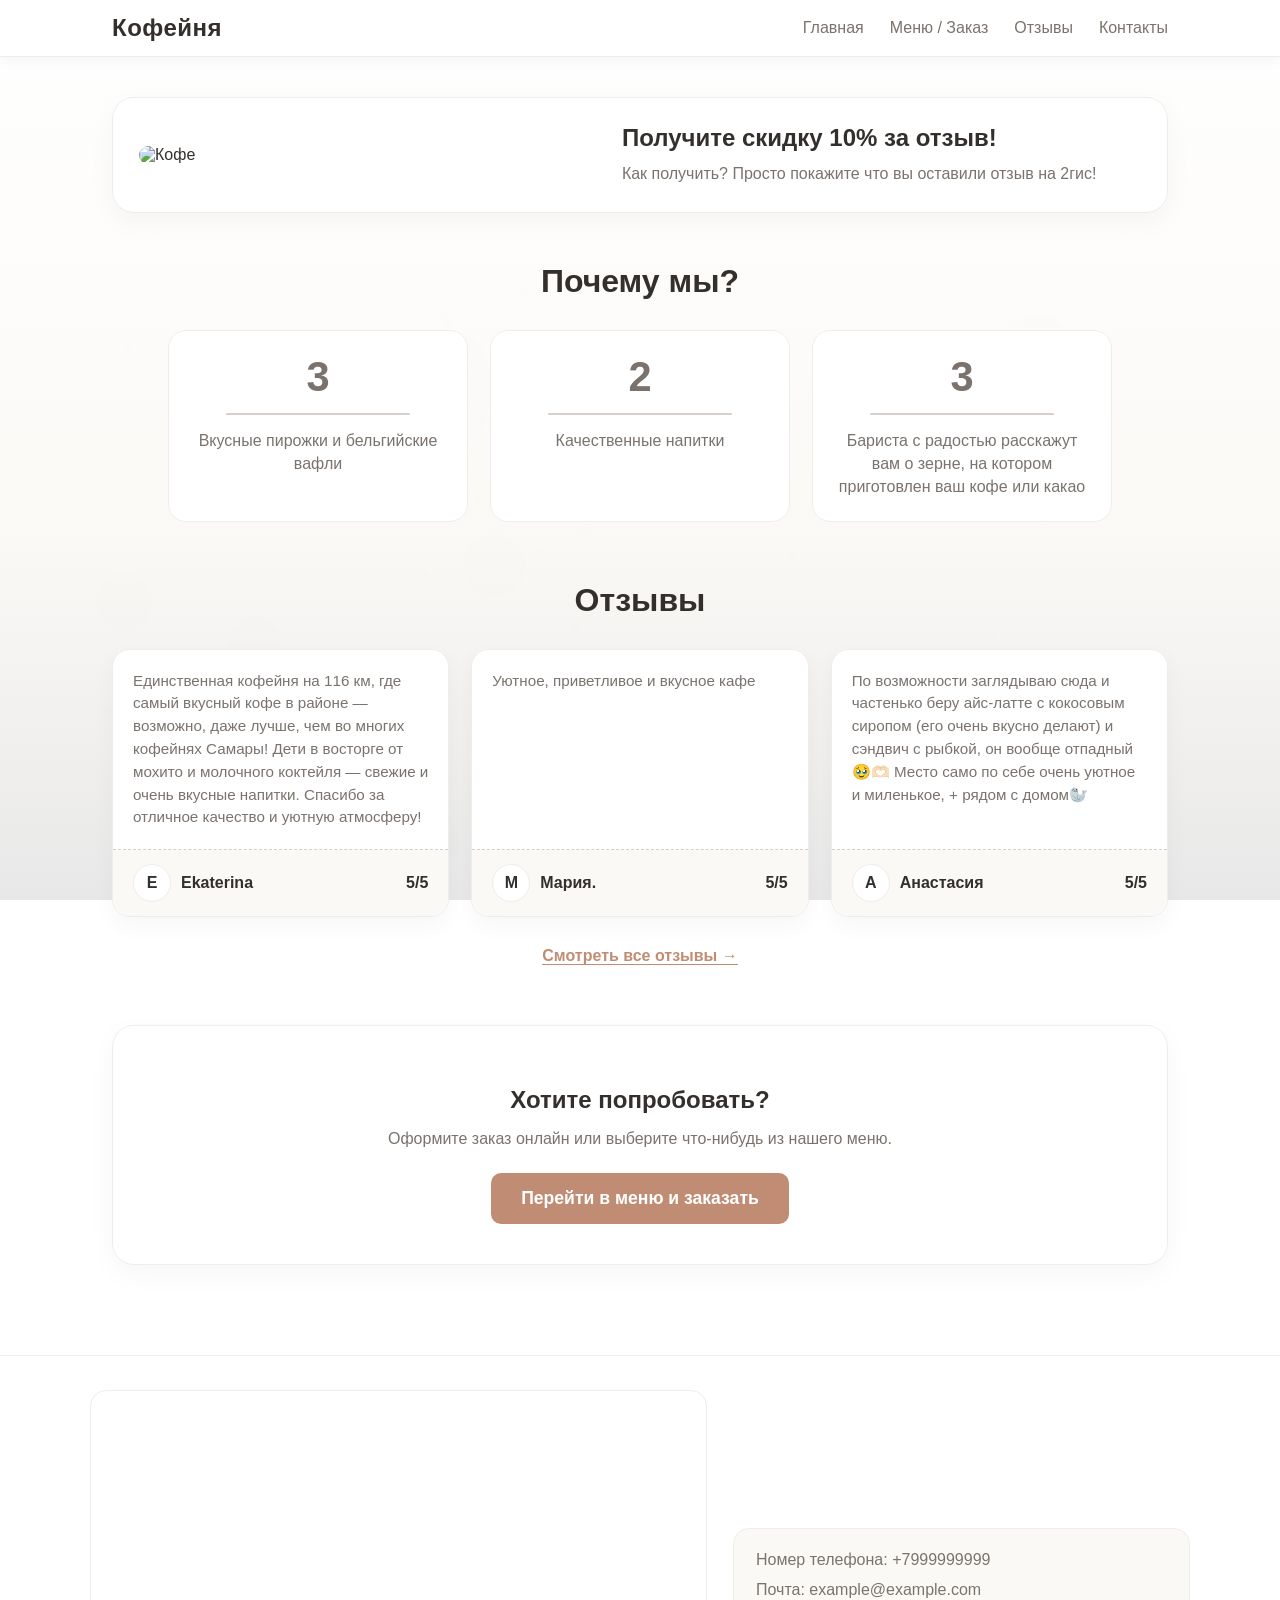
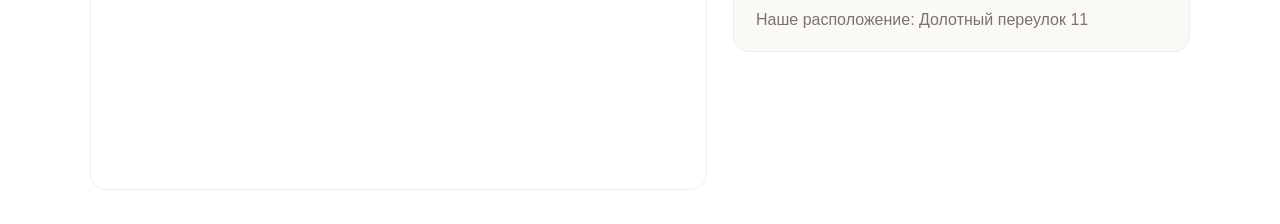
==== html/index.html @ 186a8931 "Initial commit: coffee shop demo" ====
<!DOCTYPE html>
<html lang="ru">
<head>
    <link rel="stylesheet" href="../index.css"/>
    <meta charset="UTF-8">
    <meta name="viewport" content="width=device-width, initial-scale=1.0">
    <title>Кофейня - Главная</title>
</head>
<body>
    <canvas id="smoke-canvas"></canvas>

    <header>
        <div class="menu">
            <h1><a href="index.html" style="text-decoration:none; color:inherit;">Кофейня</a></h1>
            <button class="burger" aria-label="Открыть меню">
                <span></span><span></span><span></span>
            </button>
            <nav class="links">
                <a href="index.html">Главная</a>
                <a href="menu.html">Меню / Заказ</a> <!-- Добавили пункт -->
                <a href="reviews.html">Отзывы</a>
                <a href="index.html#contacts">Контакты</a>
            </nav>
        </div>
    </header>

    <main>
        <div class="offer" id="offer">
            <img src="https://cachizer3.2gis.com/reviews-photos/d80f2de3-8dde-4bf9-bc8b-187f147173e5.jpg?w=640" alt="Кофе"/>
            <div class="offer-text">
                <h3>Получите скидку 10% за отзыв!</h3>
                <p>Как получить? Просто покажите что вы оставили отзыв на 2гис!</p>
            </div>
        </div>

        <div class="why-us" id="why-us">
            <h2>Почему мы?</h2>
            <div class="inline-blocks-why-us">
                <div class="why-us-block">
                    <h2>3</h2>
                    <hr/>
                    <p>Вкусные пирожки и бельгийские вафли</p>
                </div>
                <div class="why-us-block">
                    <h2>2</h2>
                    <hr/>
                    <p>Качественные напитки</p>
                </div>
                <div class="why-us-block">
                    <h2>3</h2>
                    <hr/>
                    <p>Бариста с радостью расскажут вам о зерне, на котором приготовлен ваш кофе или какао</p>
                </div>
            </div>
        </div>

        <!-- Блок с 3 отзывами на главной -->
        <div class="users-translator" id="users-translator">
            <h2 class="reviews-title">Отзывы</h2>
            <div class="inline-translator">
                <!-- Отзыв 1 -->
                <div class="review-card">
                    <div class="box">
                        <p>Единственная кофейня на 116 км, где самый вкусный кофе в районе — возможно, даже лучше, чем во многих кофейнях Самары! Дети в восторге от мохито и молочного коктейля — свежие и очень вкусные напитки. Спасибо за отличное качество и уютную атмосферу!</p>
                    </div>
                    <div class="user">
                        <div class="icon">Е</div>
                        <p>Ekaterina</p>
                        <p class="estimate">5/5</p>
                    </div>
                </div>

                <!-- Отзыв 2 -->
                <div class="review-card">
                    <div class="box">
                        <p>Уютное, приветливое и вкусное кафе</p>
                    </div>
                    <div class="user">
                        <div class="icon">М</div>
                        <p>Мария.</p>
                        <p class="estimate">5/5</p>
                    </div>
                </div>

                <!-- Отзыв 3 -->
                <div class="review-card">
                    <div class="box">
                        <p>По возможности заглядываю сюда и частенько беру айс-латте с кокосовым сиропом (его очень вкусно делают) и сэндвич с рыбкой, он вообще отпадный 🥹🫶🏻 Место само по себе очень уютное и миленькое, + рядом с домом🦭</p>
                    </div>
                    <div class="user">
                        <div class="icon">А</div>
                        <p>Анастасия</p>
                        <p class="estimate">5/5</p>
                    </div>
                </div>
            </div>
            <!-- Кнопка "Смотреть все отзывы" -->
            <div style="text-align: center; margin-top: 30px;">
                <a href="reviews.html" style="color: var(--accent); font-weight: 600; text-decoration: none; border-bottom: 1px solid var(--accent);">Смотреть все отзывы →</a>
            </div>
        </div>

        <!-- Блок с кнопкой перехода в меню -->
        <div style="text-align: center; padding: 40px 20px; background: var(--white); border-radius: 22px; border: 1px solid var(--grey-light); box-shadow: 0 8px 28px rgba(0, 0, 0, 0.04); margin-bottom: 50px;">
            <h2 style="color: var(--text-main); margin-bottom: 15px;">Хотите попробовать?</h2>
            <p style="color: var(--text-muted); margin-bottom: 25px;">Оформите заказ онлайн или выберите что-нибудь из нашего меню.</p>
            <a href="menu.html" style="display:inline-block; background:var(--accent); color:white; padding:15px 30px; text-decoration:none; border-radius:10px; font-weight:bold; font-size:1.1rem; transition:background 0.3s;">Перейти в меню и заказать</a>
        </div>
    </main>

    <footer id="contacts">
        <div class="map-and-contacts">
            <div class="map">
                <iframe 
                    src="https://yandex.ru/map-widget/v1/?ll=50.083886%2C53.120302&z=18&pt=50.083886,53.120302,pm2rdm" 
                    width="100%" 
                    height="400" 
                    frameborder="0"
                    allowfullscreen="true">
                </iframe>
            </div>
            <div class="contacts">
                <p>Номер телефона: +7999999999</p>
                <p>Почта: example@example.com</p>
                <p>Наше расположение: Долотный переулок 11</p>
            </div>
        </div>
    </footer>

    <script src="../index.js"></script>
</body>
</html>
---- index.css ----
:root {
    --white: #ffffff;
    --bg-main: #fbf9f6;
    --grey-light: #f0ece9;
    --grey-mid: #d6cfc9;
    --text-main: #332f2c;
    --text-muted: #7a736d;
    --accent: #c08d74;
}

* { box-sizing: border-box; }

html {
    scroll-behavior: smooth;
}

html, body {
    margin: 0;
    padding: 0;
    font-family: "Segoe UI", "Helvetica Neue", Arial, sans-serif;
    color: var(--text-main);
    background: linear-gradient(180deg, var(--white) 0%, var(--bg-main) 60%, #e8e8e8 100%);
    background-attachment: fixed;
    min-height: 100vh;
}

/* Canvas дымка */
#smoke-canvas {
    position: fixed;
    inset: 0;
    width: 100%;
    height: 100%;
    pointer-events: none;
    z-index: 0;
}

header, main, footer { position: relative; z-index: 1; }

/* Отступы при прокрутке к якорям */
#offer,
#why-us,
#users-translator,
#contacts {
    scroll-margin-top: 100px;
}

/* ===== HEADER / МЕНЮ ===== */
header {
    position: sticky;
    top: 0;
    z-index: 100;
    backdrop-filter: blur(10px);
    background: rgba(255, 255, 255, 0.85);
    box-shadow: 0 2px 14px rgba(0, 0, 0, 0.05);
    border-bottom: 1px solid var(--grey-light);
}

.menu {
    max-width: 1100px;
    margin: 0 auto;
    padding: 14px 22px;
    display: flex;
    align-items: center;
    justify-content: space-between;
    gap: 16px;
}

.menu h1 {
    margin: 0;
    font-size: 1.5rem;
    color: var(--text-main);
    letter-spacing: 0.5px;
}

.links { display: flex; gap: 26px; }

.links a {
    text-decoration: none;
    color: var(--text-muted);
    font-weight: 500;
    position: relative;
    transition: color .25s;
}

.links a::after {
    content: "";
    position: absolute;
    left: 0;
    bottom: -4px;
    width: 0;
    height: 2px;
    background: var(--text-main);
    transition: width .3s;
}

.links a:hover { color: var(--text-main); }
.links a:hover::after { width: 100%; }

.burger {
    display: none;
    flex-direction: column;
    justify-content: space-between;
    width: 30px;
    height: 22px;
    background: none;
    border: none;
    cursor: pointer;
    padding: 0;
}
.burger span {
    display: block;
    height: 3px;
    width: 100%;
    background: var(--text-main);
    border-radius: 3px;
    transition: transform .3s, opacity .3s;
}
.burger.active span:nth-child(1) { transform: translateY(9.5px) rotate(45deg); }
.burger.active span:nth-child(2) { opacity: 0; }
.burger.active span:nth-child(3) { transform: translateY(-9.5px) rotate(-45deg); }

/* ===== MAIN & OFFER ===== */
main { max-width: 1100px; margin: 0 auto; padding: 40px 22px; }

.offer {
    display: flex;
    align-items: center;
    gap: 32px;
    text-align: left;
    background: var(--white);
    border: 1px solid var(--grey-light);
    border-radius: 22px;
    padding: 26px;
    margin-bottom: 50px;
    box-shadow: 0 8px 28px rgba(0, 0, 0, 0.04);
}

.offer img {
    width: 45%;
    max-width: 480px;
    border-radius: 16px;
    display: block;
    object-fit: cover;
}

.offer-text { flex: 1; }

.offer h3 {
    color: var(--text-main);
    margin: 0 0 10px;
    font-size: 1.5rem;
}

.offer p { margin: 0; line-height: 1.5; color: var(--text-muted); }

/* ===== WHY US ===== */
.why-us { text-align: center; margin-bottom: 60px; }
.why-us > h2 {
    font-size: 2rem;
    color: var(--text-main);
    margin-bottom: 30px;
}

.inline-blocks-why-us {
    display: flex;
    justify-content: center;
    align-items: stretch;
    gap: 22px;
    flex-wrap: wrap;
}

.why-us-block {
    flex: 1 1 240px;
    max-width: 300px;
    background: var(--white);
    border: 1px solid var(--grey-light);
    border-radius: 18px;
    padding: 22px 18px;
    text-align: center;
    transition: transform .3s, box-shadow .3s;
}
.why-us-block:hover {
    transform: translateY(-6px);
    box-shadow: 0 12px 26px rgba(0, 0, 0, 0.06);
}
.why-us-block h2 {
    font-size: 2.6rem;
    color: var(--text-muted);
    margin: 0 0 12px;
}
.why-us-block hr {
    border: none;
    height: 2px;
    background: var(--grey-mid);
    width: 70%;
    margin: 0 auto 14px;
    border-radius: 2px;
}
.why-us-block p { margin: 0; line-height: 1.45; color: var(--text-muted); }

/* ===== ОТЗЫВЫ ===== */
.users-translator { margin-bottom: 60px; }
.reviews-title {
    text-align: center;
    font-size: 2rem;
    color: var(--text-main);
    margin-bottom: 30px;
}

.inline-translator {
    display: flex;
    gap: 22px;
    justify-content: center;
    align-items: stretch;
    flex-wrap: wrap;
}

.review-card {
    flex: 1 1 300px;
    max-width: 340px;
    display: flex;
    flex-direction: column;
    background: var(--white);
    border: 1px solid var(--grey-light);
    border-radius: 18px;
    box-shadow: 0 8px 24px rgba(0, 0, 0, 0.04);
    transition: transform .3s;
}
.review-card:hover { transform: translateY(-4px); }

.review-card .box {
    padding: 20px;
    flex: 1;
    border-bottom: 1px dashed var(--grey-mid);
    line-height: 1.5;
    font-size: .95rem;
    color: var(--text-muted);
    height: auto !important;
    max-height: none !important;
    overflow: visible !important;
}

.review-card .box p { margin: 0; }

.review-card .user {
    display: flex;
    align-items: center;
    gap: 10px;
    padding: 14px 20px;
    background: var(--bg-main);
    flex-shrink: 0;
    border-radius: 0 0 18px 18px;
}

.review-card .icon {
    width: 38px;
    height: 38px;
    border-radius: 50%;
    background: var(--white);
    border: 1px solid var(--grey-light);
    color: var(--text-main);
    display: flex;
    align-items: center;
    justify-content: center;
    font-weight: 600;
    font-size: 1rem;
    flex-shrink: 0;
    text-transform: uppercase;
}

.review-card .user p { margin: 0; font-weight: 600; color: var(--text-main); }
.review-card .estimate {
    margin-left: auto !important;
    color: var(--text-main);
    font-weight: 700;
}

/* ===== FOOTER ===== */
footer {
    background: var(--white);
    border-top: 1px solid var(--grey-light);
    padding: 34px 22px;
}
.map-and-contacts {
    max-width: 1100px;
    margin: 0 auto;
    display: flex;
    gap: 26px;
    flex-wrap: wrap;
    align-items: center;
}
.map { flex: 1 1 420px; }
.map iframe {
    border-radius: 16px;
    display: block;
    border: 1px solid var(--grey-light);
}
.contacts {
    flex: 1 1 260px;
    background: var(--bg-main);
    border: 1px solid var(--grey-light);
    border-radius: 16px;
    padding: 22px;
    align-self: center;
}
.contacts p { margin: 0 0 12px; color: var(--text-muted); }
.contacts p:last-child { margin-bottom: 0; }

/* ===== СТРАНИЦА МЕНЮ ===== */
.page-title {
    text-align: center;
    font-size: 2.2rem;
    color: var(--text-main);
    margin: 40px 0 20px;
}

.menu-grid {
    display: grid;
    grid-template-columns: repeat(auto-fill, minmax(280px, 1fr));
    gap: 24px;
    max-width: 1100px;
    margin: 0 auto;
    padding: 0 22px 60px;
}

.product-card {
    background: var(--white);
    border: 1px solid var(--grey-light);
    border-radius: 18px;
    overflow: hidden;
    display: flex;
    flex-direction: column;
    transition: transform 0.3s, box-shadow 0.3s;
}

.product-card:hover {
    transform: translateY(-5px);
    box-shadow: 0 10px 30px rgba(0,0,0,0.06);
}

.product-img {
    height: 200px;
    background-color: var(--grey-light);
    object-fit: cover;
    width: 100%;
}

.product-info {
    padding: 20px;
    display: flex;
    flex-direction: column;
    flex: 1;
}

.product-title {
    font-size: 1.2rem;
    margin: 0 0 8px;
    color: var(--text-main);
}

.product-desc {
    font-size: 0.9rem;
    color: var(--text-muted);
    margin: 0 0 15px;
    flex: 1;
}

.product-bottom {
    display: flex;
    justify-content: space-between;
    align-items: center;
    margin-top: auto;
}

.product-price {
    font-size: 1.3rem;
    font-weight: 700;
    color: var(--accent);
}

.add-to-cart-btn {
    background: var(--text-main);
    color: var(--white);
    border: none;
    padding: 8px 16px;
    border-radius: 8px;
    cursor: pointer;
    font-weight: 600;
    transition: background 0.2s;
}

.add-to-cart-btn:hover {
    background: var(--accent);
}

/* ===== КОРЗИНА ===== */
.cart-widget {
    position: fixed;
    bottom: 20px;
    right: 20px;
    background: var(--white);
    border: 1px solid var(--grey-light);
    padding: 15px 20px;
    border-radius: 50px;
    box-shadow: 0 8px 24px rgba(0,0,0,0.15);
    display: flex;
    align-items: center;
    gap: 10px;
    cursor: pointer;
    z-index: 1000;
    font-weight: 600;
    color: var(--text-main);
    transition: transform 0.2s;
}

.cart-widget:hover {
    transform: scale(1.05);
}

.cart-count {
    background: var(--accent);
    color: white;
    border-radius: 50%;
    width: 24px;
    height: 24px;
    display: flex;
    align-items: center;
    justify-content: center;
    font-size: 0.8rem;
}

/* Модальное окно корзины */
.cart-modal {
    position: fixed;
    inset: 0;
    background: rgba(0,0,0,0.5);
    display: none;
    justify-content: center;
    align-items: center;
    z-index: 2000;
    padding: 20px;
}

.cart-modal.active {
    display: flex;
}

.cart-content {
    background: var(--white);
    padding: 25px;
    border-radius: 20px;
    width: 100%;
    max-width: 500px;
    max-height: 90vh; /* Ограничиваем высоту окна 90% от высоты экрана */
    display: flex;
    flex-direction: column; /* Делаем колонку */
}

.cart-scroll-area {
    overflow-y: auto;
    flex: 1; /* Занимает все свободное место */
    margin-bottom: 15px;
    padding-right: 5px; /* Место под скроллбар */
}

.cart-scroll-area::-webkit-scrollbar { width: 6px; }
.cart-scroll-area::-webkit-scrollbar-track { background: transparent; }
.cart-scroll-area::-webkit-scrollbar-thumb { background: var(--grey-light); border-radius: 10px; }
.cart-scroll-area::-webkit-scrollbar-thumb:hover { background: var(--grey-mid); }

.cart-item {
    display: flex;
    justify-content: space-between;
    border-bottom: 1px dashed var(--grey-mid);
    padding: 15px 0;
}

.cart-item-title {
    font-weight: 600;
    margin: 0;
}

.cart-item-price {
    color: var(--accent);
    font-weight: 700;
}

.checkout-btn {
    display: block;
    width: 100%;
    background: var(--accent);
    color: white;
    text-align: center;
    padding: 15px;
    border-radius: 10px;
    border: none;
    font-size: 1.1rem;
    cursor: pointer;
    margin-top: 20px;
    transition: background 0.2s;
}

.checkout-btn:hover {
    background: var(--text-main);
}

/* ===== СТРАНИЦА ОТЗЫВОВ ===== */
.reviews-grid {
    display: grid;
    grid-template-columns: repeat(auto-fill, minmax(320px, 1fr));
    gap: 20px;
    max-width: 1100px;
    margin: 0 auto;
    padding: 0 22px 60px;
}

/* ===== МОБИЛЬНАЯ ВЕРСИЯ ===== */
@media (max-width: 768px) {
    .burger { display: flex; }

    .links {
        position: absolute;
        top: 100%;
        left: 0;
        right: 0;
        flex-direction: column;
        gap: 0;
        background: rgba(255, 255, 255, 0.98);
        backdrop-filter: blur(10px);
        border-bottom: 1px solid var(--grey-light);
        max-height: 0;
        overflow: hidden;
        transition: max-height .35s ease;
    }
    .links.open { max-height: 300px; }
    .links a {
        padding: 16px 22px;
        border-top: 1px solid var(--bg-main);
    }
    .links a::after { display: none; }

    .offer {
        flex-direction: column;
        text-align: center;
        gap: 20px;
    }
    .offer img { width: 100%; max-width: 100%; }

    .why-us-block, .review-card { max-width: 100%; }

    main { padding: 26px 16px; }
    .why-us > h2, .reviews-title { font-size: 1.6rem; }
    
    .cart-widget {
        bottom: 15px;
        right: 15px;
        padding: 12px 16px;
        font-size: 0.9rem;
    }
}
/* ===== ФОРМА ОТЗЫВОВ ===== */
.review-form-container {
    max-width: 600px;
    margin: 0 auto 40px;
    padding: 0 22px;
}

.review-form-container h3 {
    text-align: center;
    color: var(--text-main);
    margin-bottom: 20px;
}

#review-form {
    display: flex;
    flex-direction: column;
    gap: 15px;
    background: var(--white);
    padding: 25px;
    border-radius: 18px;
    border: 1px solid var(--grey-light);
    box-shadow: 0 8px 24px rgba(0, 0, 0, 0.04);
}

#review-form input,
#review-form textarea {
    width: 100%;
    padding: 12px 15px;
    border: 1px solid var(--grey-mid);
    border-radius: 10px;
    font-family: inherit;
    font-size: 1rem;
    color: var(--text-main);
    background: var(--bg-main);
    transition: border-color 0.2s;
}

#review-form input:focus,
#review-form textarea:focus {
    outline: none;
    border-color: var(--accent);
}

#review-form textarea {
    resize: vertical;
    min-height: 100px;
}

.submit-review-btn {
    background: var(--text-main);
    color: var(--white);
    border: none;
    padding: 12px;
    border-radius: 10px;
    font-size: 1rem;
    font-weight: 600;
    cursor: pointer;
    transition: background 0.2s;
}

.submit-review-btn:hover {
    background: var(--accent);
}

/* ===== ЗВЕЗДЫ ДЛЯ ОЦЕНКИ ===== */
.rating-input {
    display: flex;
    flex-direction: row-reverse; /* Чтобы подсветка работала слева направо */
    justify-content: flex-end;
    gap: 5px;
    margin-bottom: 10px;
}

.rating-input input {
    display: none; /* Скрываем сами радио-кнопки */
}

.rating-input label {
    font-size: 2rem;
    color: var(--grey-mid);
    cursor: pointer;
    transition: color 0.2s;
    line-height: 1;
}

/* При наведении и при выборе подсвечиваем звезду и все предыдущие */
.rating-input input:checked ~ label,
.rating-input label:hover,
.rating-input label:hover ~ label {
    color: #ffb703; /* Золотистый цвет для звезд */
}
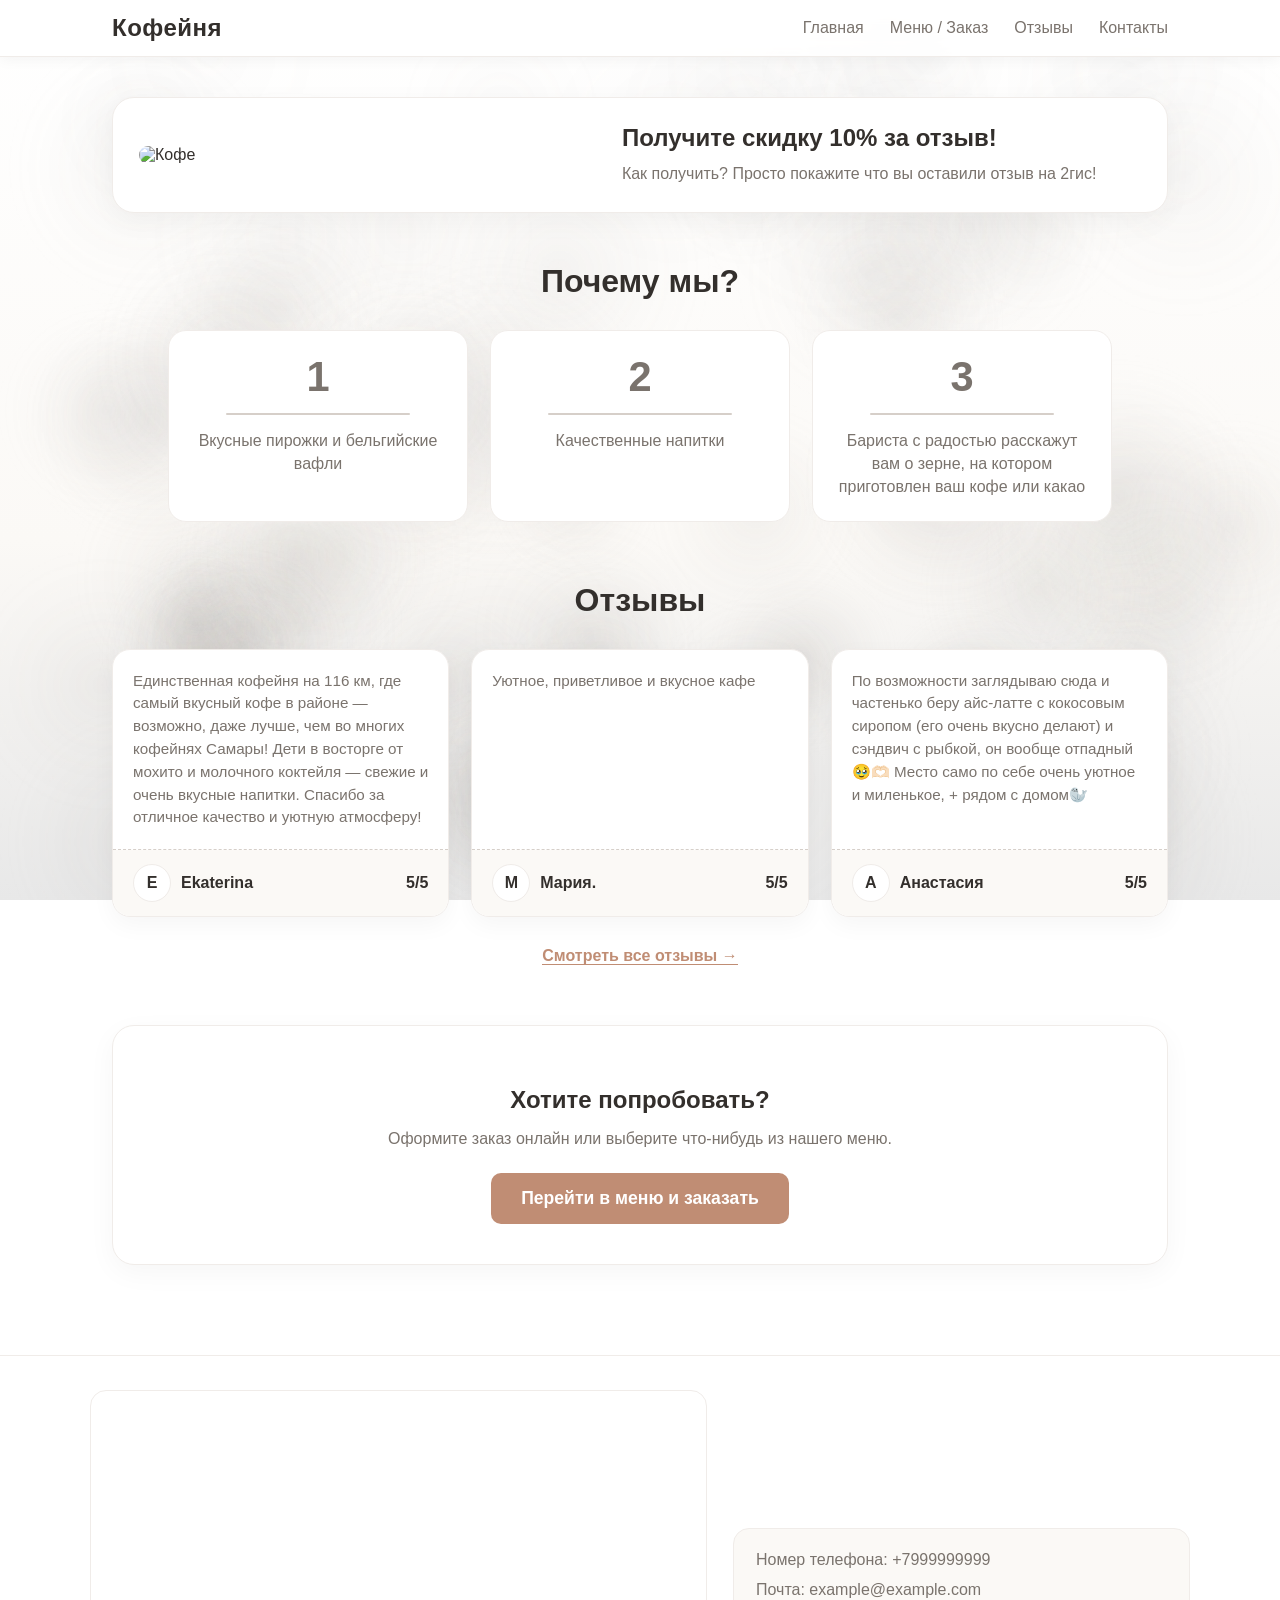
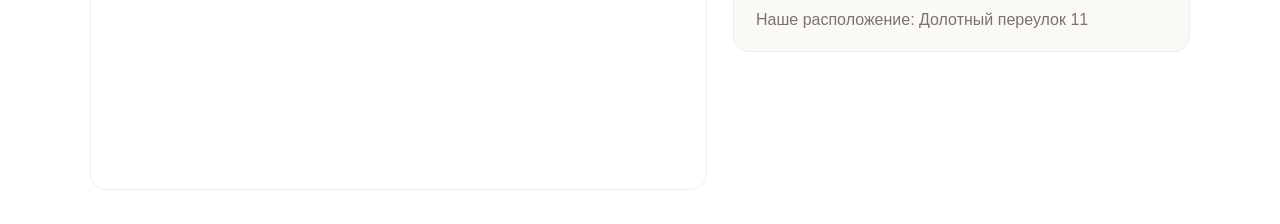
==== commit 2299b567: "Fix: Numeric" ====
--- a/html/index.html
+++ b/html/index.html
@@ -37,7 +37,7 @@
             <h2>Почему мы?</h2>
             <div class="inline-blocks-why-us">
                 <div class="why-us-block">
-                    <h2>3</h2>
+                    <h2>1</h2>
                     <hr/>
                     <p>Вкусные пирожки и бельгийские вафли</p>
                 </div>
